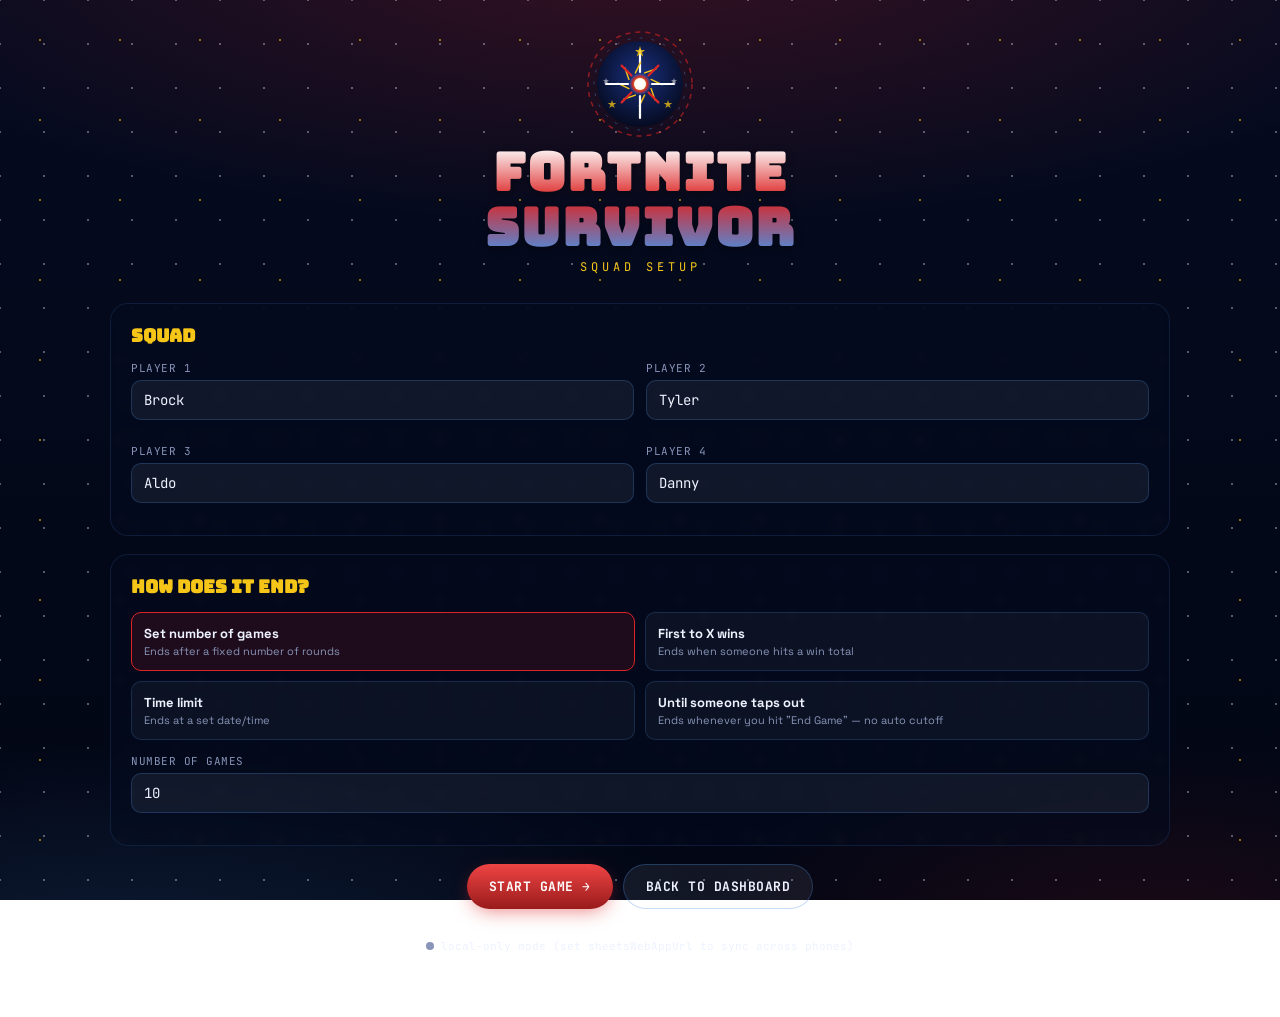
==== setup.html @ 3da2b813 "Add files via upload" ====
<!DOCTYPE html>
<html lang="en">
<head>
<meta charset="UTF-8" />
<meta name="viewport" content="width=device-width, initial-scale=1.0" />
<title>Set Up — Fortnite Survivor</title>
<link rel="stylesheet" href="assets/style.css" />
</head>
<body>
<div class="wrap">
  <div id="brand-slot"></div>

  <div class="panel">
    <h2>Squad</h2>
    <div class="field-row">
      <div>
        <label for="name1">Player 1</label>
        <input type="text" id="name1" placeholder="Player 1" />
      </div>
      <div>
        <label for="name2">Player 2</label>
        <input type="text" id="name2" placeholder="Player 2" />
      </div>
      <div>
        <label for="name3">Player 3</label>
        <input type="text" id="name3" placeholder="Player 3" />
      </div>
      <div>
        <label for="name4">Player 4</label>
        <input type="text" id="name4" placeholder="Player 4" />
      </div>
    </div>
  </div>

  <div class="panel">
    <h2>How does it end?</h2>
    <div class="option-grid" id="end-options">
      <div class="option-card" data-type="games">
        <div class="opt-title">Set number of games</div>
        <div class="opt-desc">Ends after a fixed number of rounds</div>
      </div>
      <div class="option-card" data-type="wins">
        <div class="opt-title">First to X wins</div>
        <div class="opt-desc">Ends when someone hits a win total</div>
      </div>
      <div class="option-card" data-type="time">
        <div class="opt-title">Time limit</div>
        <div class="opt-desc">Ends at a set date/time</div>
      </div>
      <div class="option-card" data-type="manual">
        <div class="opt-title">Until someone taps out</div>
        <div class="opt-desc">Ends whenever you hit "End Game" — no auto cutoff</div>
      </div>
    </div>

    <div id="games-input" style="display:none;">
      <label for="gamesVal">Number of games</label>
      <input type="number" id="gamesVal" min="1" value="10" />
    </div>
    <div id="wins-input" style="display:none;">
      <label for="winsVal">Wins needed</label>
      <input type="number" id="winsVal" min="1" value="3" />
    </div>
    <div id="time-input" style="display:none;">
      <label for="timeVal">Ends at</label>
      <input type="datetime-local" id="timeVal" />
    </div>
  </div>

  <div class="banner" id="warn-msg"></div>

  <div class="btn-row">
    <button class="btn" id="startBtn">Start Game →</button>
    <a href="index.html" class="btn secondary" style="text-decoration:none; display:inline-flex; align-items:center;">Back to Dashboard</a>
  </div>

  <div class="footer-nav">
    <span class="sync-dot" id="syncDot"></span> <span id="syncLabel">checking sync…</span>
  </div>
</div>

<script src="assets/config.js"></script>
<script src="assets/store.js"></script>
<script src="assets/brand.js"></script>
<script>
  let selectedType = "games";

  function selectType(type) {
    selectedType = type;
    document.querySelectorAll(".option-card").forEach((c) => {
      c.classList.toggle("active", c.dataset.type === type);
    });
    document.getElementById("games-input").style.display = type === "games" ? "block" : "none";
    document.getElementById("wins-input").style.display = type === "wins" ? "block" : "none";
    document.getElementById("time-input").style.display = type === "time" ? "block" : "none";
  }

  document.querySelectorAll(".option-card").forEach((c) => {
    c.addEventListener("click", () => selectType(c.dataset.type));
  });

  async function boot() {
    renderBrand("squad setup");
    await Store.init();
    document.getElementById("syncDot").classList.toggle("local", Store.backend.mode === "local");
    document.getElementById("syncLabel").textContent =
      Store.backend.mode === "sheets" ? "synced via Google Sheets" : "local-only mode (set sheetsWebAppUrl to sync across phones)";

    const s = Store.state;
    s.players.forEach((p, i) => {
      document.getElementById(`name${i + 1}`).value = p.name;
    });
    selectType(s.meta.endCondition.type || "games");
    if (s.meta.endCondition.value) {
      if (s.meta.endCondition.type === "games") document.getElementById("gamesVal").value = s.meta.endCondition.value;
      if (s.meta.endCondition.type === "wins") document.getElementById("winsVal").value = s.meta.endCondition.value;
    }
  }

  document.getElementById("startBtn").addEventListener("click", async () => {
    const names = [1, 2, 3, 4].map((i) => document.getElementById(`name${i}`).value);
    await Store.setPlayerNames(names);

    let value = null, endTimestamp = null;
    if (selectedType === "games") value = parseInt(document.getElementById("gamesVal").value, 10) || 10;
    if (selectedType === "wins") value = parseInt(document.getElementById("winsVal").value, 10) || 3;
    if (selectedType === "time") {
      const v = document.getElementById("timeVal").value;
      if (!v) {
        document.getElementById("warn-msg").textContent = "Pick an end date/time first.";
        document.getElementById("warn-msg").className = "banner warn";
        return;
      }
      endTimestamp = new Date(v).getTime();
    }
    await Store.setEndCondition(selectedType, value, endTimestamp);
    await Store.startGame();
    window.location.href = "index.html";
  });

  boot();
</script>
</body>
</html>
---- assets/style.css ----
/* ============================================================
   FORTNITE SURVIVOR — design tokens
   Palette: 4th of July — navy, patriot red, star gold, clean white
   Display: Bungee · Body: Space Grotesk · Data: JetBrains Mono
   ============================================================ */

@import url('https://fonts.googleapis.com/css2?family=Bungee&family=Space+Grotesk:wght@400;500;600;700&family=JetBrains+Mono:wght@500;700&display=swap');

:root{
  --bg-deep:    #050b20;
  --bg-mid:     #0a1438;
  --bg-card:    #0e1a48;
  --green-mid:  #1a3080;   /* repurposed as blue-mid */
  --green-bright:#4a90e2;  /* repurposed as bright blue */
  --ember:      #dc2626;   /* patriot red */
  --ember-deep: #991b1b;   /* deep red */
  --gold:       #f5c518;   /* star gold */
  --sand:       #eef2ff;   /* cool white */
  --sand-dim:   #8895b8;   /* muted slate */
  --ink:        #030712;   /* near black */

  --font-display:'Bungee', cursive;
  --font-body:'Space Grotesk', sans-serif;
  --font-mono:'JetBrains Mono', monospace;

  --radius: 18px;
  --radius-sm: 10px;
}

*{ box-sizing:border-box; }

html,body{
  margin:0; padding:0;
  background:
    radial-gradient(ellipse 130% 60% at 50% -5%,  rgba(220,38,38,0.22),  transparent 50%),
    radial-gradient(ellipse 100% 55% at 10%  110%, rgba(74,144,226,0.18), transparent 50%),
    radial-gradient(ellipse 80%  50% at 90%  105%, rgba(220,38,38,0.12),  transparent 45%),
    linear-gradient(180deg, var(--bg-deep) 0%, #020614 100%);
  background-attachment: fixed;
  color: var(--sand);
  font-family: var(--font-body);
  min-height:100vh;
  -webkit-font-smoothing: antialiased;
}

/* subtle star-field texture */
body::before{
  content:"";
  position:fixed; inset:0;
  pointer-events:none;
  opacity:1;
  background-image:
    radial-gradient(circle, rgba(245,197,24,0.55) 1px, transparent 1px),
    radial-gradient(circle, rgba(238,242,255,0.35) 1px, transparent 1px);
  background-size: 80px 80px, 44px 44px;
  background-position: 0 0, 22px 22px;
  z-index:0;
}

a{ color:inherit; }

.wrap{
  position:relative; z-index:1;
  max-width:1100px;
  margin:0 auto;
  padding: 28px 20px 64px;
}

/* ---------- header / logo ---------- */
.brand{
  text-align:center;
  margin-bottom: 28px;
}
.brand-mark{ display:flex; justify-content:center; margin-bottom:6px; }
.brand-title{
  font-family: var(--font-display);
  font-size: clamp(28px, 6vw, 52px);
  letter-spacing: 2px;
  line-height:1.05;
  margin:0;
  background: linear-gradient(180deg, #ffffff 0%, var(--ember) 48%, #4a90e2 100%);
  -webkit-background-clip:text;
  background-clip:text;
  color: transparent;
  filter: drop-shadow(0 2px 4px rgba(0,0,0,0.4));
}
.brand-sub{
  font-family: var(--font-mono);
  font-size: 12px;
  letter-spacing: 4px;
  text-transform: uppercase;
  color: var(--gold);
  margin-top: 4px;
}

/* ---------- status / progress strip ---------- */
.status-bar{
  display:flex; flex-wrap:wrap; gap:10px;
  justify-content:center;
  margin: 18px 0 30px;
}
.status-pill{
  background: rgba(10,20,56,0.7);
  border: 1px solid rgba(74,144,226,0.25);
  border-radius: 999px;
  padding: 8px 16px;
  font-family: var(--font-mono);
  font-size: 12.5px;
  letter-spacing: 0.5px;
  display:flex; align-items:center; gap:8px;
}
.status-pill b{ color: var(--gold); font-weight:700; }

/* ---------- card grid ---------- */
.grid{
  display:grid;
  grid-template-columns: repeat(2, 1fr);
  gap: 16px;
}
@media (min-width: 760px){
  .grid{ grid-template-columns: repeat(4, 1fr); }
}

.card{
  background: linear-gradient(165deg, var(--bg-card), var(--bg-mid));
  border: 1px solid rgba(74,144,226,0.18);
  border-radius: var(--radius);
  padding: 18px 16px 16px;
  position: relative;
  overflow: hidden;
  box-shadow: 0 10px 32px -12px rgba(0,0,0,0.7);
}
.card.leader::before{
  content:"MOST VOTES";
  position:absolute; top:10px; right:-32px;
  background: var(--ember-deep);
  color: var(--sand);
  font-family: var(--font-mono);
  font-size:9px; font-weight:700; letter-spacing:1px;
  padding: 3px 36px;
  transform: rotate(35deg);
}

/* firework rocket vote meter — replaces tiki torch */
.torch{
  width: 26px; height: 86px;
  margin: 0 auto 10px;
  position: relative;
  display:flex; flex-direction:column; align-items:center; justify-content:flex-end;
}
.torch .stick{
  width:5px; height:54px;
  background: linear-gradient(180deg, #8895b8, #4a5880);
  border-radius:3px 3px 0 0;
  position:relative;
}
.torch .stick::after{
  content:"";
  position:absolute; top:-6px; left:50%; transform:translateX(-50%);
  width:0; height:0;
  border-left:5px solid transparent;
  border-right:5px solid transparent;
  border-bottom:7px solid #8895b8;
}
.torch .flame{
  width: 24px;
  height: var(--flame-h, 18px);
  margin-bottom:-6px;
  border-radius: 50% 50% 50% 50% / 60% 60% 40% 40%;
  background: radial-gradient(circle at 50% 70%, #ffffff 0%, var(--ember) 42%, #4a90e2 85%);
  box-shadow: 0 0 18px 3px rgba(220,38,38,0.55), 0 0 32px 4px rgba(74,144,226,0.25);
  animation: flicker 1.6s ease-in-out infinite alternate;
  transition: height 0.5s ease;
}
@keyframes flicker{
  0%   { transform: scale(1,1)    translateX(0)    rotate(-2deg); }
  50%  { transform: scale(1.06,0.96) translateX(1px)  rotate(2deg); }
  100% { transform: scale(0.97,1.05) translateX(-1px) rotate(-1deg); }
}
@media (prefers-reduced-motion: reduce){
  .torch .flame{ animation: none; }
}

.player-name{
  font-family: var(--font-display);
  font-size: 16px;
  text-align:center;
  margin: 0 0 2px;
  color: var(--sand);
}
.player-stat{
  text-align:center;
  font-family: var(--font-mono);
  font-size: 11px;
  color: var(--sand-dim);
  letter-spacing: 0.5px;
}
.player-votes{
  text-align:center;
  font-family: var(--font-mono);
  font-size: 26px;
  font-weight:700;
  color: var(--gold);
  margin: 2px 0;
}
.player-pending{
  margin-top:10px;
  text-align:center;
  font-size: 11px;
  font-family: var(--font-mono);
  color: var(--ember);
  min-height: 14px;
}
.card-link{
  display:block;
  margin-top: 12px;
  text-align:center;
  font-family: var(--font-mono);
  font-size: 11px;
  letter-spacing:1px;
  text-decoration:none;
  color: var(--green-bright);
  border: 1px solid rgba(74,144,226,0.4);
  border-radius: 999px;
  padding: 7px 0;
  transition: background 0.15s ease, color 0.15s ease;
}
.card-link:hover{ background: rgba(74,144,226,0.15); }

/* ---------- buttons ---------- */
.btn{
  font-family: var(--font-mono);
  font-weight:700;
  font-size: 13px;
  letter-spacing: 0.5px;
  text-transform: uppercase;
  border: none;
  border-radius: 999px;
  padding: 13px 22px;
  cursor:pointer;
  color: #ffffff;
  background: linear-gradient(180deg, #ef4444, var(--ember-deep));
  box-shadow: 0 6px 20px -6px rgba(220,38,38,0.65);
  transition: transform 0.12s ease, box-shadow 0.12s ease;
}
.btn:hover{ transform: translateY(-1px); box-shadow: 0 8px 24px -6px rgba(220,38,38,0.8); }
.btn:active{ transform: translateY(0px) scale(0.98); }
.btn.secondary{
  background: rgba(238,242,255,0.07);
  color: var(--sand);
  border: 1px solid rgba(74,144,226,0.3);
  box-shadow:none;
}
.btn.danger{
  background: linear-gradient(180deg, #7f1d1d, #450a0a);
  color: var(--sand);
  border: 1px solid rgba(220,38,38,0.4);
}
.btn:disabled{ opacity:0.4; cursor:not-allowed; transform:none; box-shadow:none; }
.btn-row{ display:flex; gap:10px; flex-wrap:wrap; justify-content:center; margin: 18px 0; }

/* ---------- panels / sections ---------- */
.panel{
  background: rgba(5,11,32,0.55);
  border: 1px solid rgba(74,144,226,0.15);
  border-radius: var(--radius);
  padding: 20px;
  margin-bottom: 18px;
  backdrop-filter: blur(4px);
}
.panel h2{
  font-family: var(--font-display);
  font-size: 18px;
  margin: 0 0 14px;
  color: var(--gold);
}
.panel h3{
  font-family: var(--font-body);
  font-weight:700;
  font-size: 14px;
  margin: 0 0 10px;
  color: var(--green-bright);
  text-transform:uppercase;
  letter-spacing:0.5px;
}

label{
  display:block;
  font-family: var(--font-mono);
  font-size: 11px;
  letter-spacing:0.5px;
  color: var(--sand-dim);
  margin-bottom: 5px;
  text-transform: uppercase;
}
input[type="text"], input[type="number"], select{
  width:100%;
  background: rgba(238,242,255,0.06);
  border: 1px solid rgba(74,144,226,0.25);
  border-radius: var(--radius-sm);
  padding: 10px 12px;
  color: var(--sand);
  font-family: var(--font-mono);
  font-size: 14px;
  margin-bottom: 12px;
}
input[type="number"]{ -moz-appearance: textfield; }
input::placeholder{ color: rgba(238,242,255,0.3); }

.field-row{ display:grid; gap:12px; grid-template-columns: 1fr 1fr; }
@media (max-width:560px){ .field-row{ grid-template-columns: 1fr; } }

.option-grid{ display:grid; gap:10px; grid-template-columns: repeat(2,1fr); margin-bottom:14px; }
@media (max-width:560px){ .option-grid{ grid-template-columns: 1fr; } }
.option-card{
  border:1px solid rgba(74,144,226,0.2);
  background: rgba(238,242,255,0.04);
  border-radius: var(--radius-sm);
  padding: 12px;
  cursor:pointer;
  transition: border-color 0.15s ease, background 0.15s ease;
}
.option-card.active{
  border-color: var(--ember);
  background: rgba(220,38,38,0.12);
}
.option-card .opt-title{ font-weight:700; font-size:13px; margin-bottom:2px; }
.option-card .opt-desc{ font-size:11px; color: var(--sand-dim); }

/* ---------- mission list ---------- */
.mission{
  display:flex; align-items:flex-start; gap:12px;
  padding: 12px 0;
  border-bottom: 1px dashed rgba(74,144,226,0.2);
}
.mission:last-child{ border-bottom:none; }
.mission.done .mission-text{ text-decoration: line-through; color: var(--sand-dim); }
.mission-check{
  flex:0 0 auto;
  width:26px; height:26px;
  border-radius:7px;
  border: 2px solid var(--green-bright);
  display:flex; align-items:center; justify-content:center;
  cursor:pointer;
  font-weight:700;
  color: var(--bg-deep);
  background: transparent;
}
.mission.done .mission-check{ background: var(--green-bright); }
.mission-text{ flex:1; font-size:14px; line-height:1.4; }
.mission-tag{
  font-family: var(--font-mono);
  font-size: 10px;
  color: var(--ember);
  letter-spacing: 0.5px;
}

/* ---------- drink / allocation rows ---------- */
.alloc-row{
  display:flex; align-items:center; justify-content:space-between;
  gap: 10px;
  padding: 8px 0;
}
.alloc-row .name{ font-size:14px; flex:1; }
.stepper{ display:flex; align-items:center; gap:8px; }
.stepper button{
  width:30px; height:30px;
  border-radius:8px;
  border:1px solid rgba(74,144,226,0.3);
  background: rgba(74,144,226,0.08);
  color: var(--sand);
  font-size:16px; font-weight:700;
  cursor:pointer;
}
.stepper span{
  font-family: var(--font-mono);
  width: 22px; text-align:center; font-size:15px;
}

.banner{
  text-align:center;
  font-family: var(--font-mono);
  font-size: 12px;
  color: var(--sand-dim);
  margin: 6px 0 16px;
}
.banner.warn{ color: var(--ember); }
.banner.good{ color: var(--green-bright); }

.divider{
  height:1px;
  background: linear-gradient(90deg, transparent, rgba(74,144,226,0.3), transparent);
  margin: 20px 0;
}

.footer-nav{
  text-align:center;
  margin-top: 30px;
  font-family: var(--font-mono);
  font-size: 11px;
}
.footer-nav a{ color: var(--green-bright); text-decoration:none; margin: 0 8px; }

.checklist-item{
  display:flex; align-items:center; gap:10px;
  padding: 8px 0;
}
.checklist-item input[type="checkbox"]{ width:18px; height:18px; accent-color: var(--ember); }
.checklist-item.done .ci-text{ text-decoration: line-through; color: var(--sand-dim); }

.loser-banner{
  text-align:center;
  padding: 26px 20px;
  border-radius: var(--radius);
  background: linear-gradient(165deg, rgba(153,27,27,0.4), rgba(5,11,32,0.7));
  border: 1px solid var(--ember);
  margin-bottom: 22px;
}
.loser-banner .lb-title{
  font-family: var(--font-display);
  font-size: clamp(22px,5vw,34px);
  color: var(--gold);
}
.loser-banner .lb-name{
  font-family: var(--font-mono);
  font-size: 14px;
  color: var(--sand);
  margin-top: 6px;
}

.sync-dot{
  width:8px; height:8px; border-radius:50%;
  display:inline-block;
  background: var(--green-bright);
  box-shadow: 0 0 6px var(--green-bright);
}
.sync-dot.local{ background: var(--sand-dim); box-shadow:none; }
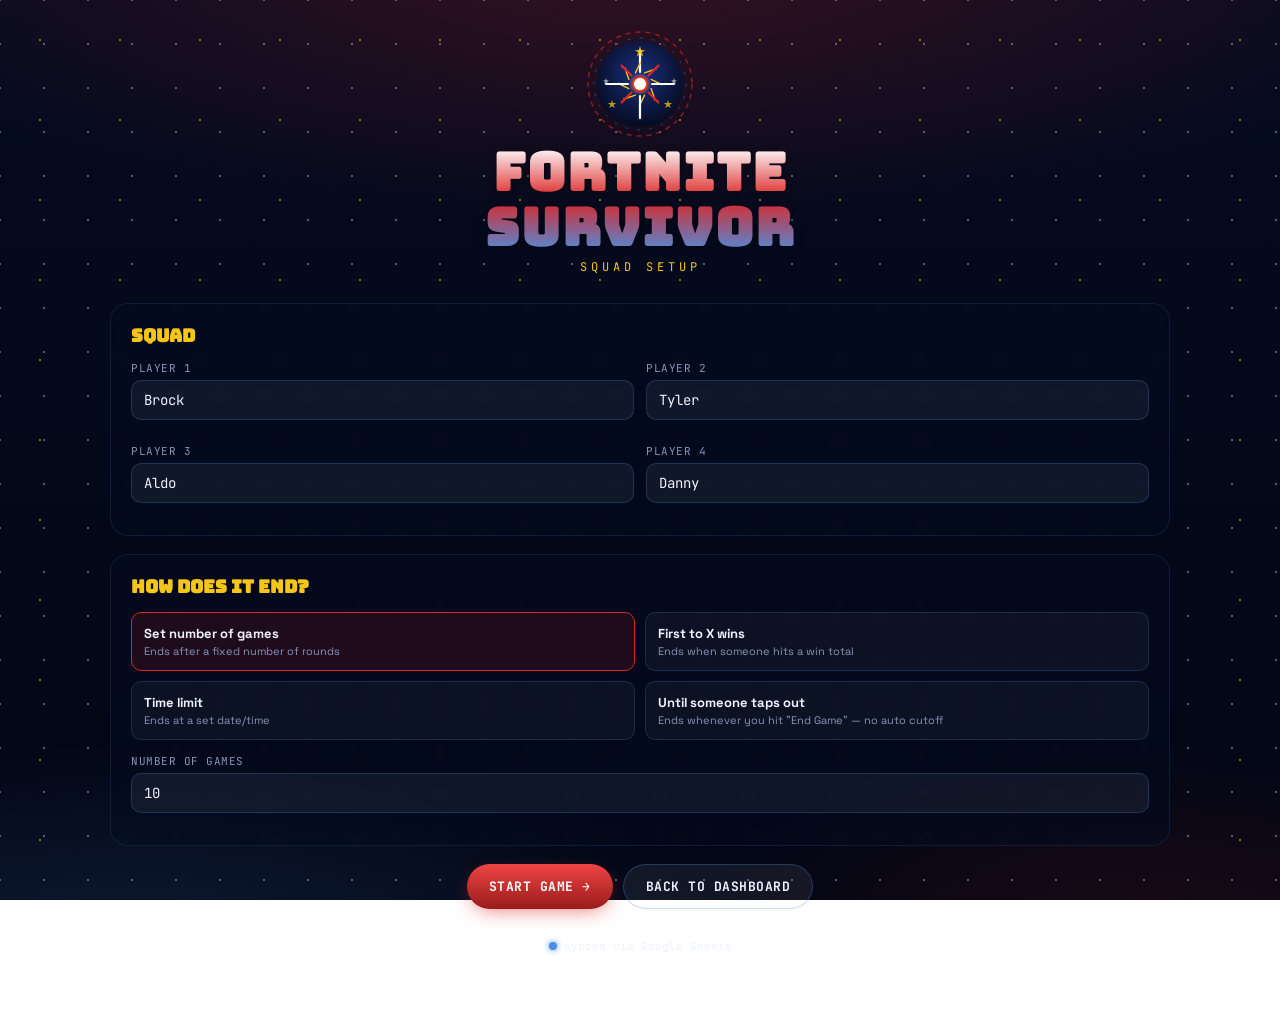
==== commit 208546bf: "Add files via upload" ====
--- a/setup.html
+++ b/setup.html
@@ -118,23 +118,41 @@
   }
 
   document.getElementById("startBtn").addEventListener("click", async () => {
-    const names = [1, 2, 3, 4].map((i) => document.getElementById(`name${i}`).value);
-    await Store.setPlayerNames(names);
+    const btn = document.getElementById("startBtn");
+    const warn = document.getElementById("warn-msg");
 
     let value = null, endTimestamp = null;
     if (selectedType === "games") value = parseInt(document.getElementById("gamesVal").value, 10) || 10;
-    if (selectedType === "wins") value = parseInt(document.getElementById("winsVal").value, 10) || 3;
+    if (selectedType === "wins")  value = parseInt(document.getElementById("winsVal").value,  10) || 3;
     if (selectedType === "time") {
       const v = document.getElementById("timeVal").value;
       if (!v) {
-        document.getElementById("warn-msg").textContent = "Pick an end date/time first.";
-        document.getElementById("warn-msg").className = "banner warn";
+        warn.textContent = "Pick an end date/time first.";
+        warn.className = "banner warn";
         return;
       }
       endTimestamp = new Date(v).getTime();
     }
-    await Store.setEndCondition(selectedType, value, endTimestamp);
-    await Store.startGame();
+
+    // Show loading state
+    btn.disabled = true;
+    btn.textContent = Store.backend.mode === "sheets" ? "Saving to sheet…" : "Starting…";
+    warn.textContent = "";
+
+    const names = [1, 2, 3, 4].map((i) => document.getElementById(`name${i}`).value);
+
+    // Single commit — no race condition
+    await Store.setupAndStart(names, selectedType, value, endTimestamp);
+
+    // Double-check the state is actually started before navigating
+    if (!Store.state.meta.started) {
+      btn.disabled = false;
+      btn.textContent = "Start Game →";
+      warn.textContent = "Save failed — check your connection and try again.";
+      warn.className = "banner warn";
+      return;
+    }
+
     window.location.href = "index.html";
   });
 
